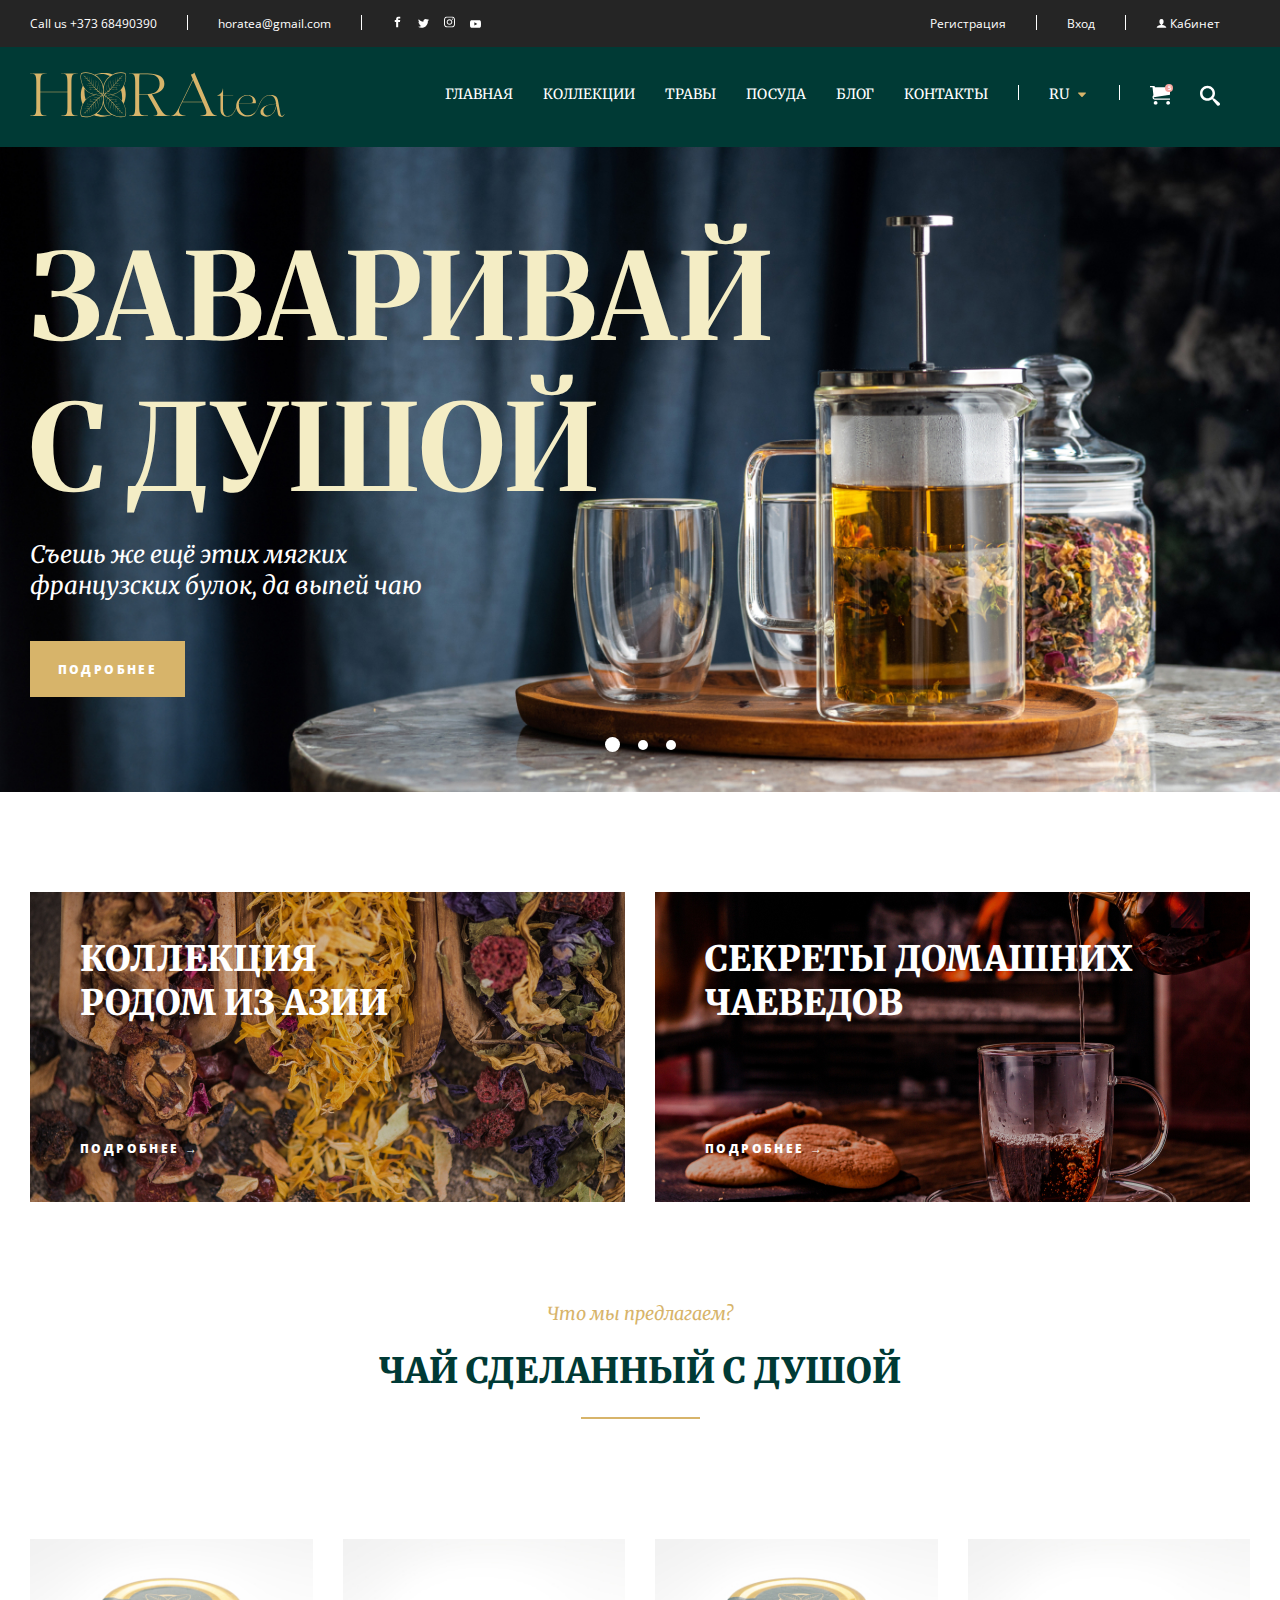
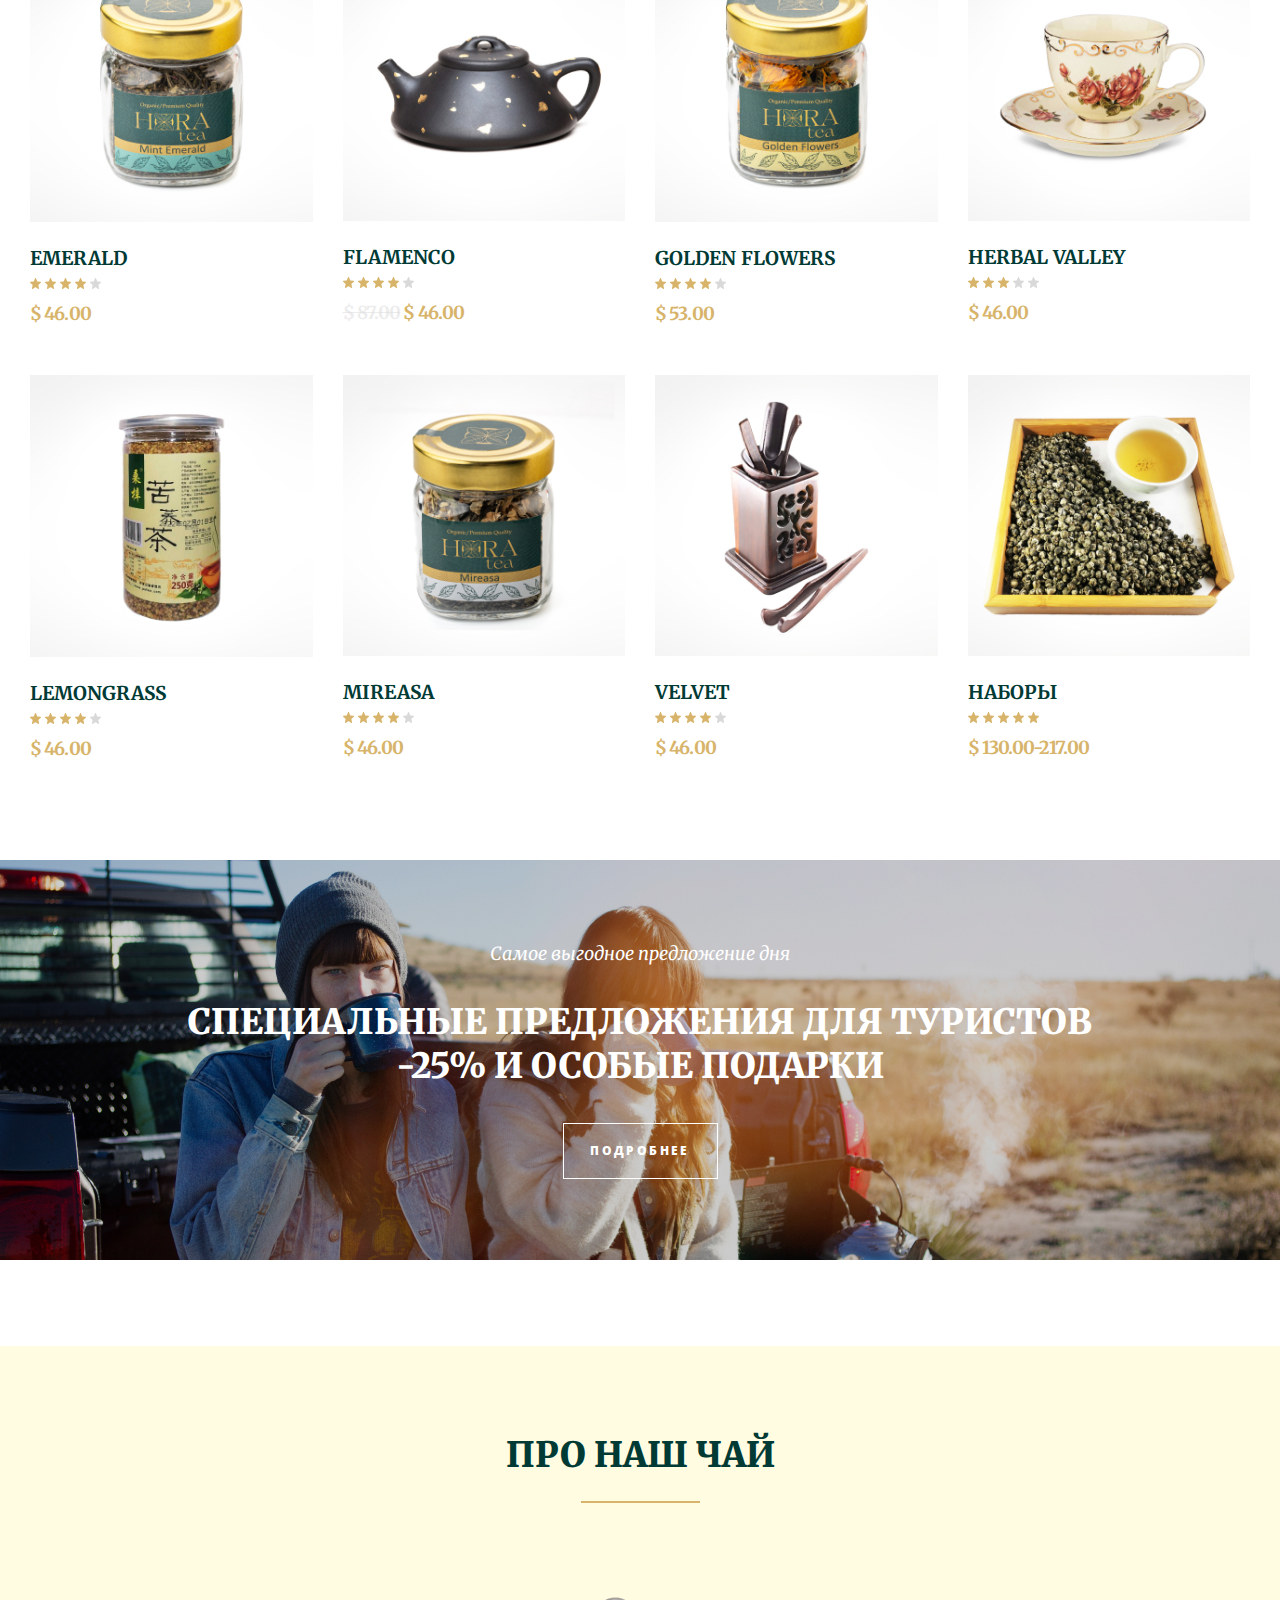
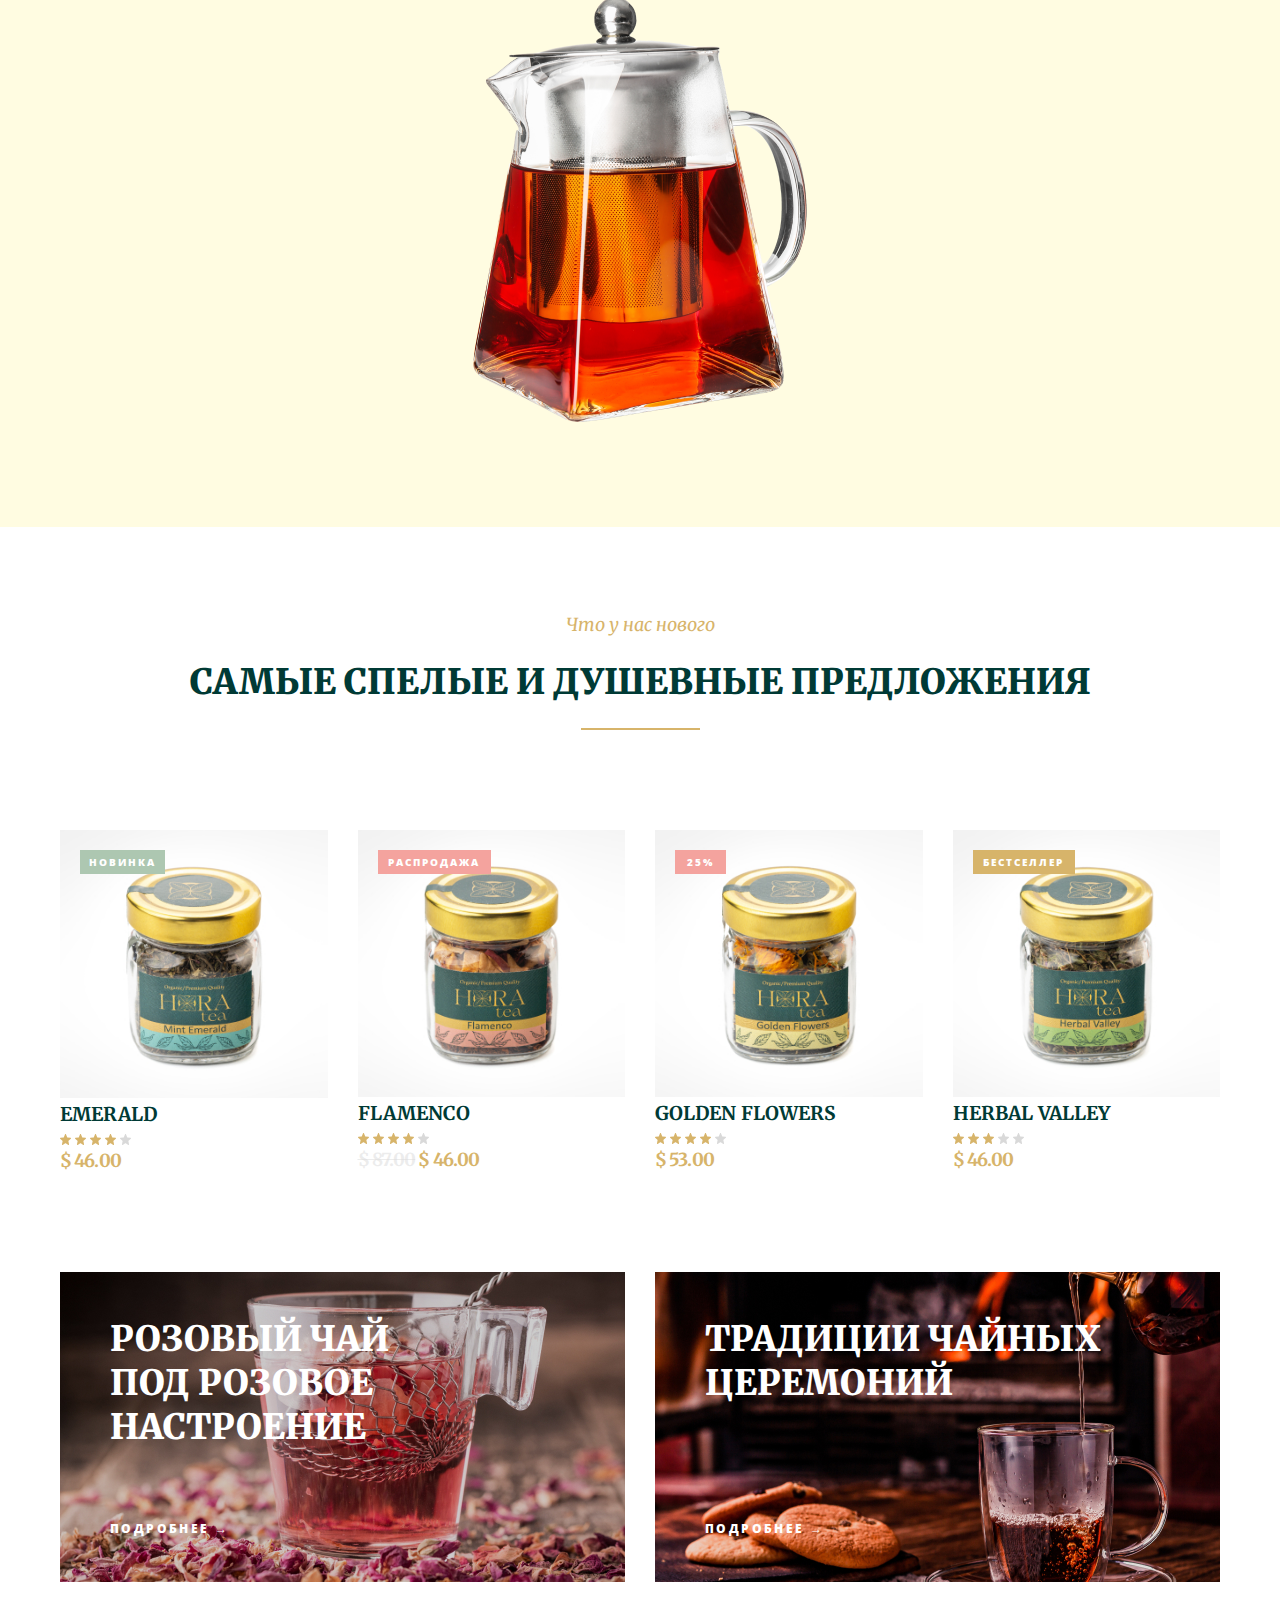
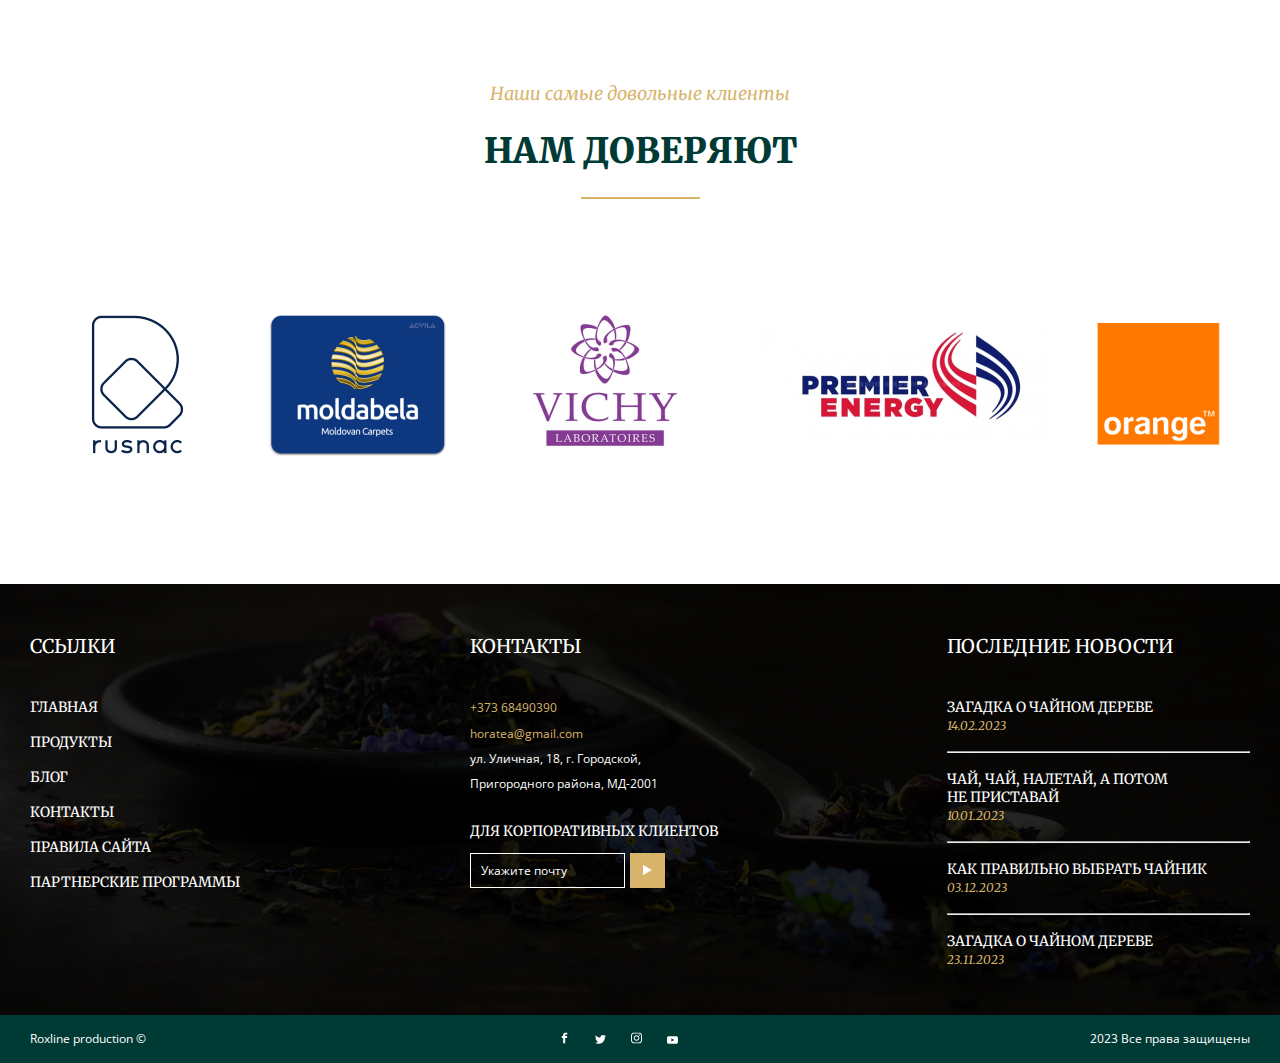
==== index.html @ 9fa5ed04 "first commit" ====
<!DOCTYPE html>
<html lang="en">
  <head>
    <meta charset="UTF-8" />
    <meta name="viewport" content="width=device-width, initial-scale=1.0" />
    <title>Hora-tea</title>
    <link rel="preconnect" href="https://fonts.googleapis.com" />
    <link rel="preconnect" href="https://fonts.gstatic.com" crossorigin />
    <link
      href="https://fonts.googleapis.com/css2?family=Merriweather:ital@0;1&family=Open+Sans&display=swap"
      rel="stylesheet"
    />
    <link rel="stylesheet" href="./Style/style.css" />
  </head>
  <body>
    <div class="wrapper">
      <header class="header">
        <div class="container_header">
          <div class="container_header-items _container">
            <ul class="contacts_left">
              <a href="" class="header-item">Call us +373 68490390</a>
              <div
                style="width: 1px; height: 15px; background-color: white"
              ></div>
              <a href="" class="header-item">horatea@gmail.com</a>
              <div
                style="width: 1px; height: 15px; background-color: white"
              ></div>
              <div class="social__icons-items">
                <a href="" class="social_icon">
                  <img src="./Style/imges/socials-facebook.svg" alt="" /></a
                ><a href="" class="social_icon">
                  <img src="./Style/imges/socials-twitter.svg" alt="" /></a
                ><a href="" class="social_icon">
                  <img src="./Style/imges/socials-inst.svg" alt="" /></a
                ><a href="" class="social_icon">
                  <img src="./Style/imges/socials-youtube.svg" alt="" />
                </a>
              </div>
            </ul>
            <ul class="contacts_right">
              <a href="" class="contacts_right-item">Регистрация</a>
              <div
                style="width: 1px; height: 15px; background-color: white"
              ></div>
              <a href="" class="contacts_right-item">Вход</a>
              <div
                style="width: 1px; height: 15px; background-color: white"
              ></div>
              <a href="" class="contacts_right-item"
                ><img
                  src="./Style/imges/icon-man.svg"
                  alt=""
                  class="man_icon"
                />
                Кабинет</a
              >
            </ul>
          </div>
        </div>
        <div class="container">
          <div class="_container">
            <div class="header__inner">
              <a href="#" class="logo">
                <img src="./Style/imges/logo1.svg" alt="" class="logo__img" />
              </a>
              <nav class="menu">
                <ul class="menu__list">
                  <li class="menu__list-item">
                    <a href="#" class="menu__list-link">ГЛАВНАЯ</a>
                  </li>
                  <li class="menu__list-item">
                    <a href="#" class="menu__list-link">КОЛЛЕКЦИИ</a>
                  </li>
                  <li class="menu__list-item">
                    <a href="#" class="menu__list-link">ТРАВЫ</a>
                  </li>
                  <li class="menu__list-item">
                    <a href="#" class="menu__list-link">ПОСУДА</a>
                  </li>
                  <li class="menu__list-item">
                    <a href="#" class="menu__list-link">БЛОГ</a>
                  </li>
                  <li class="menu__list-item">
                    <a href="#" class="menu__list-link">КОНТАКТЫ</a>
                  </li>
                  <li class="menu__list-item">
                    <div
                      style="width: 1px; height: 15px; background-color: white"
                    ></div>
                  </li>
                  <li id="langSwitch" class="menu__list-item">
                    <a href="" class="menu__list-link">RU</a>
                    <img
                      class="menu__list-triangl"
                      src="./Style/imges/Rutriangle.svg"
                      alt=""
                    />
                  </li>
                  <li class="menu__list-item">
                    <div
                      style="width: 1px; height: 15px; background-color: white"
                    ></div>
                  </li>

                  <a href="#" class="menu__list-item">
                    <p class="basket_count-number">5</p>
                    <img src="./Style/imges/icon-basket.svg" alt="" />
                  </a>

                  <a href="#" class="menu__list-item">
                    <img src="./Style/imges/icon-serch.svg" alt="" />
                  </a>
                </ul>
                <div id="burgerButton"></div>
              </nav>
            </div>
          </div>
        </div>
      </header>
      <main class="main">
        <section class="main__top">
          <div class="container__inner _container">
            <h1 class="top-title">Заваривай <br />с душой</h1>
            <p>
              Съешь же ещё этих мягких <br />французских булок, да выпей чаю
            </p>
            <button class="main__button">ПОДРОБНЕЕ</button>
            <ul class="slider__circle">
              <li class="slider__circle-itembig"></li>
              <li class="slider__circle-item"></li>
              <li class="slider__circle-item"></li>
            </ul>
          </div>
        </section>

        <div class="container_main _container">
          <div class="main__content">
            <div id="leftBlock" class="main__content-item">
              <h2>
                Коллекция<br />
                родом из азии
              </h2>
              <button class="main__content-bt">ПОДРОБНЕЕ →</button>
              <!-- <img src="./Style/imges/maintea1.jpg" alt="" /> -->
            </div>
            <div id="rightBlock" class="main__content-item">
              <h2>Секреты домашних <br />чаеведов</h2>
              <button class="main__content-bt">ПОДРОБНЕЕ →</button>
              <!-- <img src="./Style/imges/maintea2.jpg" alt="" /> -->
            </div>
          </div>
        </div>
        <div class="container_main">
          <div class="tea_soul">
            <p class="offers">Что мы предлагаем?</p>
            <h2 class="tea_soul-tea">ЧАЙ СДЕЛАННЫЙ С ДУШОЙ</h2>
            <div class="Rectangle4"></div>
          </div>
        </div>
        <div class="container_main _container">
          <div class="catalog__items">
            <div class="catalog__items-item">
              <div class="catalog__items-item-link">
                <a href="#">
                  <img src="./Style/imges/imgcatalog-item1.jpg" alt="tea" title="КУПИТЬ" />
                </a>
                <a class="catalog__item-name" href="#"> EMERALD </a>
              </div>
              <div class="rating">
                <img src="./Style/imges/Star 1star-gold.svg" alt="Звезда" />
                <img src="./Style/imges/Star 1star-gold.svg" alt="Звезда" />
                <img src="./Style/imges/Star 1star-gold.svg" alt="Звезда" />
                <img src="./Style/imges/Star 1star-gold.svg" alt="Звезда" />
                <img src="./Style/imges/Star 5star-gray.svg" alt="Звезда" />
              </div>
              <p>$ 46.00</p>
            </div>
            <div class="catalog__items-item">
              <div class="catalog__items-item-link">
                <a href="#">
                  <img src="./Style/imges/imgcatalog-item2.jpg" alt="tea" />
                </a>
                <a class="catalog__item-name" href="#"> Flamenco </a>
              </div>
              <div class="rating">
                <img src="./Style/imges/Star 1star-gold.svg" alt="Звезда" />
                <img src="./Style/imges/Star 1star-gold.svg" alt="Звезда" />
                <img src="./Style/imges/Star 1star-gold.svg" alt="Звезда" />
                <img src="./Style/imges/Star 1star-gold.svg" alt="Звезда" />
                <img src="./Style/imges/Star 5star-gray.svg" alt="Звезда" />
              </div>
              <p><s class="gray-price">$ 87.00</s> $ 46.00</p>
            </div>
            <div class="catalog__items-item">
              <div class="catalog__items-item-link">
                <a href="#">
                  <img src="./Style/imges/imgcatalog-item3.jpg" alt="tea" />
                </a>
                <a class="catalog__item-name" href="#"> Golden Flowers </a>
              </div>
              <div class="rating">
                <img src="./Style/imges/Star 1star-gold.svg" alt="Звезда" />
                <img src="./Style/imges/Star 1star-gold.svg" alt="Звезда" />
                <img src="./Style/imges/Star 1star-gold.svg" alt="Звезда" />
                <img src="./Style/imges/Star 1star-gold.svg" alt="Звезда" />
                <img src="./Style/imges/Star 5star-gray.svg" alt="Звезда" />
              </div>
              <p>$ 53.00</p>
            </div>
            <div class="catalog__items-item">
              <div class="catalog__items-item-link">
                <a href="#">
                  <img src="./Style/imges/imgcatalog-item4.jpg" alt="tea" />
                </a>
                <a class="catalog__item-name" href="#"> Herbal valley </a>
              </div>
              <div class="rating">
                <img src="./Style/imges/Star 1star-gold.svg" alt="Звезда" />
                <img src="./Style/imges/Star 1star-gold.svg" alt="Звезда" />
                <img src="./Style/imges/Star 1star-gold.svg" alt="Звезда" />
                <img src="./Style/imges/Star 5star-gray.svg" alt="Звезда" />
                <img src="./Style/imges/Star 5star-gray.svg" alt="Звезда" />
              </div>
              <p>$ 46.00</p>
            </div>
            <div class="catalog__items-item">
              <div class="catalog__items-item-link">
                <a href="#">
                  <img src="./Style/imges/imgcatalog-item5.jpg" alt="tea" />
                </a>
                <a class="catalog__item-name" href="#"> Lemongrass </a>
              </div>
              <div class="rating">
                <img src="./Style/imges/Star 1star-gold.svg" alt="Звезда" />
                <img src="./Style/imges/Star 1star-gold.svg" alt="Звезда" />
                <img src="./Style/imges/Star 1star-gold.svg" alt="Звезда" />
                <img src="./Style/imges/Star 1star-gold.svg" alt="Звезда" />
                <img src="./Style/imges/Star 5star-gray.svg" alt="Звезда" />
              </div>
              <p>$ 46.00</p>
            </div>
            <div class="catalog__items-item">
              <div class="catalog__items-item-link">
                <a href="#">
                  <img src="./Style/imges/imgcatalog-item6.png" alt="tea" />
                </a>
                <a class="catalog__item-name" href="#"> Mireasa </a>
              </div>
              <div class="rating">
                <img src="./Style/imges/Star 1star-gold.svg" alt="Звезда" />
                <img src="./Style/imges/Star 1star-gold.svg" alt="Звезда" />
                <img src="./Style/imges/Star 1star-gold.svg" alt="Звезда" />
                <img src="./Style/imges/Star 1star-gold.svg" alt="Звезда" />
                <img src="./Style/imges/Star 5star-gray.svg" alt="Звезда" />
              </div>
              <p>$ 46.00</p>
            </div>
            <div class="catalog__items-item">
              <div class="catalog__items-item-link">
                <a href="#">
                  <img src="./Style/imges/imgcatalog-item7.jpg" alt="tea" />
                </a>
                <a class="catalog__item-name" href="#"> velvet </a>
              </div>
              <div class="rating">
                <img src="./Style/imges/Star 1star-gold.svg" alt="Звезда" />
                <img src="./Style/imges/Star 1star-gold.svg" alt="Звезда" />
                <img src="./Style/imges/Star 1star-gold.svg" alt="Звезда" />
                <img src="./Style/imges/Star 1star-gold.svg" alt="Звезда" />
                <img src="./Style/imges/Star 5star-gray.svg" alt="Звезда" />
              </div>
              <p>$ 46.00</p>
            </div>
            <div class="catalog__items-item">
              <div class="catalog__items-item-link">
                <a href="#">
                  <img src="./Style/imges/imgcatalog-item8.jpg" alt="tea" />
                </a>
                <a class="catalog__item-name" href="#"> Наборы </a>
              </div>
              <div class="rating">
                <img src="./Style/imges/Star 1star-gold.svg" alt="Звезда" />
                <img src="./Style/imges/Star 1star-gold.svg" alt="Звезда" />
                <img src="./Style/imges/Star 1star-gold.svg" alt="Звезда" />
                <img src="./Style/imges/Star 1star-gold.svg" alt="Звезда" />
                <img src="./Style/imges/Star 1star-gold.svg" alt="Звезда" />
              </div>
              <p>$ 130.00-217.00</p>
            </div>
          </div>
        </div>
        <div class="_container _best_offer">
          <div class="offer_content">
            <p>Самое выгодное предложение дня</p>
            <h2>
              Специальные предложения для туристов<br />
              -25% и особые подарки
            </h2>
            <button class="offer_button">ПОДРОБНЕЕ</button>
          </div>
        </div>
        <div class="_container _about-tea">
          <div class="about__tea-content">
            <h2>Про наш чай</h2>
            <div class="retangle-tea"></div>
            <img src="./Style/imges/IMGP4942 2about-tea.png" alt="" />
          </div>
        </div>
        <div class="_container new__tea-container">
          <div class="tea_new-content">
            <p class="tea-new">Что у нас нового</p>
            <h2 class="tea_soul-tea">Самые спелые и душевные предложения</h2>
            <div class="Rectangle-new"></div>
          </div>
          <div class="_container fresh_offers">
            <div class="fresh_offers-items">
              <div class="catalog__items-item">
              <div class="catalog__items-item-link">
                <a href="#">
                  <img src="./Style/imges/imgfreshofers1.jpg" alt="tea" />
                  <a href="#" id="fresh-btn">НОВИНКА</a>
                </a>
                <a class="catalog__item-name" href="#"> EMERALD </a>
              </div>
              <div class="rating">
                <img src="./Style/imges/Star 1star-gold.svg" alt="Звезда" />
                <img src="./Style/imges/Star 1star-gold.svg" alt="Звезда" />
                <img src="./Style/imges/Star 1star-gold.svg" alt="Звезда" />
                <img src="./Style/imges/Star 1star-gold.svg" alt="Звезда" />
                <img src="./Style/imges/Star 5star-gray.svg" alt="Звезда" />
              </div>
              <p>$ 46.00</p>
            </div>
            <div class="catalog__items-item">
              <div class="catalog__items-item-link">
                <a href="#">
                  <img src="./Style/imges/imgoffersejuce2.jpg" alt="tea" />
                  <a href="#" id="fresh-btn2">РАСПРОДАЖА</a>
                </a>
                <a class="catalog__item-name" href="#"> Flamenco </a>
              </div>
              <div class="rating">
                <img src="./Style/imges/Star 1star-gold.svg" alt="Звезда" />
                <img src="./Style/imges/Star 1star-gold.svg" alt="Звезда" />
                <img src="./Style/imges/Star 1star-gold.svg" alt="Звезда" />
                <img src="./Style/imges/Star 1star-gold.svg" alt="Звезда" />
                <img src="./Style/imges/Star 5star-gray.svg" alt="Звезда" />
              </div>
              <p><s> $ 87.00</s> $ 46.00</p>
            </div>
            <div class="catalog__items-item">
              <div class="catalog__items-item-link">
                <a href="#">
                  <img src="./Style/imges/imgoffersejuce3.jpg" alt="tea" />
                  <a href="#" id="fresh-btn3">25%</a>
                </a>
                <a class="catalog__item-name" href="#"> Golden Flowers </a>
              </div>
              <div class="rating">
                <img src="./Style/imges/Star 1star-gold.svg" alt="Звезда" />
                <img src="./Style/imges/Star 1star-gold.svg" alt="Звезда" />
                <img src="./Style/imges/Star 1star-gold.svg" alt="Звезда" />
                <img src="./Style/imges/Star 1star-gold.svg" alt="Звезда" />
                <img src="./Style/imges/Star 5star-gray.svg" alt="Звезда" />
              </div>
              <p>$ 53.00</p>
            </div>
            <div class="catalog__items-item">
              <div class="catalog__items-item-link">
                <a href="#">
                  <img src="./Style/imges/imgoffersejuce4.jpg" alt="tea" />
                   <a href="#" id="fresh-btn4">бестселлер</a>
                </a>
                <a class="catalog__item-name" href="#"> Herbal valley </a>
              </div>
              <div class="rating">
                <img src="./Style/imges/Star 1star-gold.svg" alt="Звезда" />
                <img src="./Style/imges/Star 1star-gold.svg" alt="Звезда" />
                <img src="./Style/imges/Star 1star-gold.svg" alt="Звезда" />
                <img src="./Style/imges/Star 5star-gray.svg" alt="Звезда" />
                <img src="./Style/imges/Star 5star-gray.svg" alt="Звезда" />
              </div>
              <p>$ 46.00</p>
            </div>
          </div>
        </div>
        <div class="container_collection _container">
          <div class="main__content">
            <div id="leftBlock1" class="main__content-item">
              <h2>
                Розовый чай <br>
               под розовое  <br> настроение
              </h2>
              <button class="main__content-bt">ПОДРОБНЕЕ →</button>
              <!-- <img src="./Style/imges/maintea1.jpg" alt="" /> -->
            </div>
            <div id="rightBlock2" class="main__content-item">
              <h2>традиции чайных <br> церемоний</h2>
              <button class="main__content-bt">ПОДРОБНЕЕ →</button>
              <!-- <img src="./Style/imges/maintea2.jpg" alt="" /> -->
            </div>
          </div>
        </div>
         <div class="_container new__tea-container">
          <div class="tea_new-content">
            <p class="tea-new">Наши самые довольные клиенты</p>
            <h2 class="tea_soul-tea">Нам доверяют</h2>
            <div class="Rectangle-new"></div>
          </div>
          <div class="_container-trust">
            <div class="trust_img">
              <a href="" class="trust-img-item1">
                <img src="./Style/imges/trast1.png" alt="">
              </a>
              <a href="" class="trust-img-item2">
                <img src="./Style/imges/trast2.png" alt="">
              </a>
              <a href="" class="trust-img-item3">
                <img src="./Style/imges/trsast3.png" alt="">
              </a>
              <a href="" class="trust-img-item4">
                <img src="./Style/imges/trast4.png" alt="">
              </a>
              <a href="" class="trust-img-item5">
                <img src="./Style/imges/trast5.png" alt="">
              </a>
            </div>
          </div>
      </main>
      <footer class="footer">
        <div class="container">
          <div class="bg-footer">
            <div class="footer__inner _container">
              <div class="footer__links">
                <h4>Ссылки</h4>
                <ul class="footer__links-list">
                  <li class="footer__list-item">
                    <a href="#" class="footrt__item-link">Главная</a>
                  </li>
                  <li class="footer__list-item">
                    <a href="#" class="footrt__item-link">Продукты</a>
                  </li>
                  <li class="footer__list-item">
                    <a href="#" class="footrt__item-link">Блог</a>
                  </li>
                  <li class="footer__list-item">
                    <a href="#" class="footrt__item-link">Контакты</a>
                  </li>
                  <li class="footer__list-item">
                    <a href="#" class="footrt__item-link">Правила Сайта</a>
                  </li>
                  <li class="footer__list-item">
                    <a href="#" class="footrt__item-link"
                      >Партнерские программы</a
                    >
                  </li>
                </ul>
              </div>
              <div class="footer__contacts">
                <h4>Контакты</h4>
                <div>
                  <ul class="contact__info">
                    <li>
                      <a class="footer__number" href="#">+373 68490390</a>
                    </li>
                    <li>
                      <a class="footer__mail" href="#">horatea@gmail.com</a>
                    </li>
                  </ul>
                  <address class="footer_adres-street">
                    ул. Уличная, 18, г. Городской,
                  </address>
                  <address class="footer_adres">
                    Пригородного района, МД-2001
                  </address>
                </div>
                <h4 class="footer__clients">Для корпоративных клиентов</h4>
                <form class="form__mail" action="">
                  <label for="mail"></label>
                  <input
                    class="mail__input"
                    type="email"
                    id="mail"
                    placeholder="Укажите почту"
                  />
                  <label for="send"></label>
                  <button
                    class="button__input"
                    type="submit"
                    class="send-mail"
                    id="send"
                  >
                    <img src="./Style/imges/trianglemail.svg" alt="" />
                  </button>
                </form>
              </div>
              <div class="footer__news">
                <h4>Последние новости</h4>
                <dl class="footer__news-inner">
                  <dt><a href="#">Загадка о чайном дереве</a></dt>
                  <dd>
                    <time datetime="2023-02-14">14.02.2023</time>
                  </dd>
                  <hr />
                  <dt>
                    <a href="#"
                      >Чай, ЧАЙ, НАЛЕТАЙ, а потом <br />не приставай</a
                    >
                  </dt>
                  <dd>
                    <time datetime="2023-01-10">10.01.2023</time>
                  </dd>
                  <hr />
                  <dt><a href="#">Как правильно выбрать чайник</a></dt>
                  <dd>
                    <time datetime="2023-12-03">03.12.2023</time>
                  </dd>
                  <hr />
                  <dt><a href="#">Загадка о чайном дереве</a></dt>
                  <dd>
                    <time datetime="2023-11-23">23.11.2023</time>
                  </dd>
                </dl>
              </div>
            </div>
          </div>
          <div class="container_footer _container">
            <div class="social__icons-footer">
              <p>Roxline production ©</p>
              <div class="footer__icons">
                <a href="" class="social_icon-footer">
                  <img src="./Style/imges/socials-facebook.svg" alt="" /></a
                ><a href="" class="social_icon-footer">
                  <img src="./Style/imges/socials-twitter.svg" alt="" /></a
                ><a href="" class="social_icon-footer">
                  <img src="./Style/imges/socials-inst.svg" alt="" /></a
                ><a href="" class="social_icon-footer">
                  <img src="./Style/imges/socials-youtube.svg" alt="" />
                </a>
              </div>
              <p>2023 Все права защищены</p>
            </div>
          </div>
        </div>
      </footer>
    </div>
  </body>
</html>
---- Style/style.css ----
html {
  box-sizing: border-box;
}

*,
*::after,
*::before {
  box-sizing: inherit;
  margin: 0;
  padding: 0;
}

html,
body {
  height: 100%;
}

ul {
  list-style: none;
}

a {
  text-decoration: none;
  color: inherit;
}

.wrapper {
  min-height: 100%;
  display: flex;
  flex-direction: column;
}
/* Container main */
._container {
  max-width: 1440px;
  margin: 0 auto;
  padding: 0 30px;
}

.container_header {
  /* height: 46px; */
  background-color: #252525;
  margin: 0 auto;
  padding: 15px 0;
}

.container_header-items {
  /* padding-top: 15px; */
  display: flex;
  justify-content: space-between;
  align-items: center;
  color: white;
}

.contacts_left {
  display: flex;
  gap: 30px;
  /* padding-left: 30px; */
  font-family: Open Sans;
  font-size: 12px;
  font-style: normal;
  font-weight: 400;
  line-height: normal;
}

.contacts_right {
  display: flex;
  gap: 30px;
  padding-right: 30px;
  font-family: Open Sans;
  font-size: 12px;
  font-style: normal;
  font-weight: 400;
  line-height: normal;
}

.man_icon {
  position: relative;
  top: 1px;
}

.social__icons-items {
  display: flex;
  justify-content: space-between;
  align-items: center;
  gap: 15px;
}

.container {
  background-color: #003a35;
  /* max-width: 1440px; */
  /* padding: 0 20px; */
  /* height: 95px; */
  margin: 0 auto;
}

.body {
  font-size: 400px;
  font-weight: 700;
  font-family: "Merriweather", serif;
  font-family: "Open Sans", sans-serif;
}

.header__inner {
  /* padding-top: 25px; */
  padding: 25px 0;
  display: flex;
  justify-content: space-between;
  align-items: center;
}

.logo {
  /* padding-left: 30px; */
}

.menu__list {
  display: flex;
  gap: 30px;
  padding-right: 30px;
}
#burgerButton {
  display: none;
}
@media (max-width: 1140px) {
  .menu__list {
    display: none;
  }
  #burgerButton {
    display: block;
    background-image: url(./imges/burger.svg);
    background-size: cover;
    width: 35px;
    height: 35px;
  }
}
#langSwitch {
  min-width: 40px;
}

.menu__list-item a:hover {
  color: #adc7b1;
  transition-duration: 0.3s;
  transition-timing-function: linear;
}

.menu__list-link {
  font-style: normal;
  line-height: normal;
  font-size: 14px;
  color: white;
  text-transform: uppercase;
  font-weight: 400;
  font-family: "Merriweather", serif;
}

.basket_count-number {
  line-height: normal;
  color: white;
  font-size: 6px;
  font-family: Open sans;
  font-weight: 700;
  width: 8px;
  height: 8px;
  background: #f4a39e;
  border-radius: 50%;
  position: relative;
  margin-top: -9px;
  left: 15px;
  top: 8px;
  display: flex;
  align-items: center;
  justify-content: center;
}

img.menu__list-triangl {
  position: relative;
  top: -1px;
  padding-left: 5px;
}

.container__inner {
  /* height: 700px; */
  width: 100%;
  background-repeat: no-repeat;
  background-size: cover;
  /* padding-top: 77px; */
  background-position: center;

  /* padding-left: 73px; */
}

.container__inner h1 {
  padding-top: 75px;
  font-family: Merriweather;
  color: #f4edc5;
  font-size: 7.5rem;
  font-style: normal;
  font-weight: 700;
  line-height: normal;
  text-transform: uppercase;
}

@media (max-width: 1024px) {
  .container__inner h1 {
    font-size: 5.5rem;
  }
}

.top__title-p {
  font-family: Merriweather;
  font-size: 24px;
  font-style: italic;
  font-weight: 400;
}
.main__top {
  background-image: url("./imges/bannertop.jpg");
  background-repeat: no-repeat;
  background-size: cover;
}

.container__inner p {
  color: white;
  font-family: Merriweather;
  font-size: 24px;
  font-style: italic;
  font-weight: 400;
  padding-top: 15px;
}

.main__button {
  width: 155px;
  height: 56px;
  background-color: #d7b46a;
  border: none;
  margin-top: 40px;
  font-family: Open Sans;
  font-size: 12px;
  font-style: normal;
  font-weight: 800;
  line-height: normal;
  letter-spacing: 2.4px;
  text-transform: uppercase;
  color: white;
}

.slider__circle {
  display: flex;
  align-items: center;
  gap: 18px;
  justify-content: center;
  padding: 40px 0;
}

.slider__circle-item {
  width: 10px;
  height: 10px;
  border-radius: 25px;
  background: rgb(255, 255, 255);
}

.slider__circle-itembig {
  width: 15px;
  height: 15px;
  border-radius: 25px;
  background: rgb(255, 255, 255);
}

.container_main {
  /* max-width: 1306px; */
  margin: 100px auto;
}

.main__content {
  display: grid;
  grid-template-columns: repeat(2, 1fr);
  gap: 30px;
  height: 310px;
}

@media (max-width: 1124px) {
  .main__content {
    grid-template-columns: 1fr;
    height: 650px;
  }
}

.main__content h2 {
  color: white;
  font-family: "Merriweather";
  font-size: 35px;
  font-weight: 900;
  text-transform: uppercase;
}

.main__content-bt {
  background: none;
  border: none;
  font-family: "Open Sans";
  font-size: 12px;
  font-weight: 800;
  letter-spacing: 2.4px;
  text-transform: uppercase;
  color: white;
}
.main__content-item {
  /* padding-top: 100px; */
  padding: 45px 50px;
  display: flex;
  flex-direction: column;
  justify-content: space-between;
  align-items: flex-start;
}
#leftBlock {
  background-image: url(./imges/maintea1.jpg);
  background-size: cover;
  flex-grow: 1;
}
#rightBlock {
  background-image: url(./imges/maintea2.jpg);
  background-size: cover;
  flex-grow: 1;
}

.catalog__items {
  display: grid;
  grid-template-columns: repeat(4, minmax(210px, 1fr));
  gap: 30px;
}
.catalog__items-item-link {
  display: flex;
  flex-direction: column;
}
.catalog__items-item-link img {
  width: 100%;
}

.catalog__items s {
  color: #d9d9d980;
}
.tea_soul {
  display: flex;
  flex-direction: column;
  gap: 24px;
  align-items: center;
  /* padding-top: 100px; */
}

.tea_soul p {
  font-family: Merriweather;
  font-size: 18px;
  font-style: italic;
  font-weight: 400;
  line-height: normal;
  color: #d7b46a;
}

.tea_soul h2 {
  font-family: Merriweather;
  font-size: 35px;
  font-style: normal;
  font-weight: 900;
  line-height: normal;
  text-transform: uppercase;
  color: #003a35;
}

.tea_soul div {
  width: 119px;
  height: 2px;
  background-color: #d7b46a;
}

.catalog__items {
  /* padding-top: 100px; */
}

.catalog__item-name {
  font-family: Merriweather;
  font-size: 19px;
  font-style: normal;
  font-weight: 700;
  line-height: normal;
  text-transform: uppercase;
  color: #003a35;
}

.rating {
  padding-top: 5px;
}

.catalog__items a {
  padding-top: 20px;
}

.catalog__items p {
  font-family: Merriweather;
  font-size: 18px;
  font-style: normal;
  font-weight: 700;
  line-height: normal;
  letter-spacing: -0.9px;
  text-transform: uppercase;
  color: #d7b46a;
  padding-top: 9px;
}

._about-tea {
  margin-top: 86px;
}

._best_offer {
  background-image: url(./imges/best-offer-back.jpg);
  height: 400px;
  max-width: 100%;
  background-size: cover;
  display: flex;
  align-items: center;
  justify-content: center;
}

.offer_content {
  display: flex;
  flex-direction: column;
  gap: 35px;
  align-items: center;
  text-align: center;
}

.offer_content p {
  font-family: Merriweather;
  font-size: 18px;
  font-style: italic;
  font-weight: 400;
  line-height: normal;
  color: white;
}

.offer_content h2 {
  font-family: Merriweather;
  font-size: 35px;
  font-style: normal;
  font-weight: 900;
  line-height: normal;
  text-transform: uppercase;
  color: white;
}

.offer_button {
  width: 155px;
  height: 56px;
  border: 1px solid white;
  background-color: transparent;
  font-family: Open Sans;
  font-size: 12px;
  font-style: normal;
  font-weight: 800;
  line-height: normal;
  letter-spacing: 2.4px;
  text-transform: uppercase;
  color: white;
}

._about-tea {
  background-color: #fffbd6bd;
  max-width: 100%;
  height: 781px;
}

.retangle-tea {
  width: 119px;
  height: 2px;
  background-color: #d7b46a;
}

.about__tea-content {
  display: flex;
  flex-direction: column;
  justify-content: center;
  align-items: center;
  gap: 24px;
  padding-top: 87px;
}

.about__tea-content h2 {
  font-family: Merriweather;
  font-size: 35px;
  font-style: normal;
  font-weight: 900;
  line-height: normal;
  text-transform: uppercase;
  color: #003a35;
}

.about__tea-content img {
  padding-top: 70px;
}

.tea_new-content {
  display: flex;
  flex-direction: column;
  align-items: center;
  justify-content: center;
  gap: 24px;
  margin-top: 86px;
  margin-bottom: 86px;
}

.tea_new-content p {
  color: #d7b46a;
  font-family: Merriweather;
  font-size: 18px;
  font-style: italic;
  font-weight: 400;
  line-height: normal;
}

.tea_new-content h2 {
  color: #003a35;
  text-align: center;
  font-family: Merriweather;
  font-size: 35px;
  font-style: normal;
  font-weight: 900;
  line-height: normal;
  text-transform: uppercase;
}

.Rectangle-new {
  width: 119px;
  height: 2px;
  background-color: #d7b46a;
}

.fresh_offers {
  margin: 100px auto;
}

.fresh_offers-items {
  display: grid;
  grid-template-columns: repeat(4, minmax(210px, 1fr));
  gap: 30px;
}

.fresh_offers-items p {
  font-family: Merriweather;
  color: #d7b46a;
  font-size: 18px;
  font-style: normal;
  font-weight: 700;
  line-height: normal;
  letter-spacing: -0.9px;
  text-transform: uppercase;
}
.fresh_offers-items s {
  color: #d9d9d980;
}

#fresh-btn {
  padding: 10 5;
  margin-top: 20px;
  margin-left: 20px;
  width: 85px;
  height: 24px;
  position: absolute;
  background-color: #adc7b1;
  border: none;
  display: inline-flex;
  padding: 5px 10px;
  justify-content: center;
  align-items: center;
  gap: 10px;
  font-family: Open Sans;
  color: white;
  font-size: 10px;
  font-style: normal;
  font-weight: 800;
  line-height: normal;
  letter-spacing: 2px;
  text-transform: uppercase;
}

#fresh-btn2 {
  padding: 10 5;
  margin-top: 20px;
  margin-left: 20px;
  width: 113px;
  height: 24px;
  position: absolute;
  background-color: #f4a39e;
  border: none;
  display: inline-flex;
  padding: 5px 10px;
  justify-content: center;
  align-items: center;
  gap: 10px;
  font-family: Open Sans;
  color: white;
  font-size: 10px;
  font-style: normal;
  font-weight: 800;
  line-height: normal;
  letter-spacing: 2px;
  text-transform: uppercase;
}

#fresh-btn3 {
  padding: 10 5;
  margin-top: 20px;
  margin-left: 20px;
  width: 51px;
  height: 24px;
  position: absolute;
  background-color: #f4a39e;
  border: none;
  display: inline-flex;
  padding: 5px 10px;
  justify-content: center;
  align-items: center;
  gap: 10px;
  font-family: Open Sans;
  color: white;
  font-size: 10px;
  font-style: normal;
  font-weight: 800;
  line-height: normal;
  letter-spacing: 2px;
  text-transform: uppercase;
}

#fresh-btn4 {
  padding: 10 5;
  margin-top: 20px;
  margin-left: 20px;
  width: 102px;
  height: 24px;
  position: absolute;
  background-color: #d7b46a;
  border: none;
  display: inline-flex;
  padding: 5px 10px;
  justify-content: center;
  align-items: center;
  gap: 10px;
  font-family: Open Sans;
  color: white;
  font-size: 10px;
  font-style: normal;
  font-weight: 800;
  line-height: normal;
  letter-spacing: 2px;
  text-transform: uppercase;
}

.container_collection {
  margin: 100px auto;
}

#leftBlock1 {
  background-image: url(./imges/Frame\ 23collection1.jpg);
  background-size: cover;
  flex-grow: 1;
}
#rightBlock2 {
  background-image: url(./imges/Frame\ 24collection2.jpg);
  background-size: cover;
  flex-grow: 1;
}

.trust_img {
  display: flex;
  flex-wrap: wrap;
  justify-content: space-between;
  width: 100%;
  align-items: center;
  /* gap: 20px; */
}

._container-trust {
  padding-bottom: 96px;
}

/* .fresh_offers-items {
  display: grid;
  grid-template-columns: repeat(4, minmax(210px, 1fr));
  gap: 30px;
} */
/* 
.fresh-item img {
  width: 100%;
} */

/* .fresh_offers-item {
  display: grid;
  grid-template-columns: repeat(4, minmax(210px, 1fr));
  gap: 30px;
} */

.footer__inner {
  /* max-width: 1440px; */
  height: 431px;
  /* background-image: url(./imges/footerbg.jpg); */
  display: flex;
  /* padding-left: 67px; */
  /* padding-right: 67px; */
  padding-top: 50px;
  padding-bottom: 50px;
  justify-content: space-between;
}

.footer__links h4 {
  font-family: Merriweather;
  font-size: 19px;
  font-style: normal;
  font-weight: 400;
  line-height: normal;
  text-transform: uppercase;
}

.footer__links {
  display: flex;
  flex-direction: column;
  align-items: flex-start;

  color: white;
  gap: 40px;
  font-family: Merriweather;
  font-size: 14px;
  font-style: normal;
  font-weight: 400;
  line-height: normal;
  text-transform: uppercase;
}

.footer__contacts {
  display: flex;
  flex-direction: column;
  color: white;
}

.footer__list-item {
  padding-bottom: 17px;
}

.contact__info li {
  padding-bottom: 8px;
}

.footer_adres {
  padding-top: 8px;
}

.footer__contacts h4 {
  font-family: Merriweather;
  font-size: 19px;
  font-style: normal;
  font-weight: 400;
  line-height: normal;
  text-transform: uppercase;
  padding-bottom: 40px;
}
.footer__number {
  color: #d7b46a;
  font-family: Open Sans;
  font-size: 12px;
  font-style: normal;
  font-weight: 400;
  line-height: normal;
}

.footer__mail {
  color: #d7b46a;
  font-family: Open Sans;
  font-size: 12px;
  font-style: normal;
  font-weight: 400;
  line-height: normal;
}

.footer_adres-street {
  font-family: Open Sans;
  font-size: 12px;
  font-style: normal;
  font-weight: 400;
  line-height: normal;
}

.footer_adres {
  font-family: Open Sans;
  font-size: 12px;
  font-style: normal;
  font-weight: 400;
  line-height: normal;
}

.footer__clients {
  font-family: Merriweather;
  font-size: 14px !important;
  font-style: normal;
  font-weight: 700;
  line-height: normal;
  text-transform: uppercase;
  padding-top: 30px;
  padding-bottom: 13px !important;
}

#mail {
  background-color: transparent;
  width: 155px;
  height: 35px;
  padding: 10px;
  align-items: center;
  gap: 10px;
  border: 1px solid white;
  font-family: Open Sans;
  font-size: 12px;
  font-style: normal;
  font-weight: 400;
  line-height: normal;
  color: white;
}

input::placeholder {
  color: white;
}

#send {
  background-color: #d7b46a;
  display: flex;
  width: 35px;
  height: 35px;
  padding: 10px;
  justify-content: center;
  align-items: center;
  gap: 10px;
  border: none;
  margin-left: 5px;
}

.button__input {
  padding-left: 5px;
}

.form__mail {
  display: flex;
}
.footer {
  background-image: url(./imges/bannertop.jpg);
}

.footer__news {
  display: flex;
  flex-direction: column;
  color: white;
}

.footer__news h4 {
  font-family: Merriweather;
  font-size: 19px;
  font-style: normal;
  font-weight: 400;
  line-height: normal;
  text-transform: uppercase;
  padding-bottom: 40px;
}

.footer__news-inner a {
  font-family: Merriweather;
  font-size: 14px;
  font-style: normal;
  font-weight: 400;
  line-height: normal;
  text-transform: uppercase;
}

.footer__news-inner time {
  font-family: Merriweather;
  color: #d7b46a;
  font-size: 12px;
  font-style: italic;
  font-weight: 400;
  line-height: normal;
  text-transform: uppercase;
}

.footer__news-inner hr {
  margin-top: 17px;
  margin-bottom: 17px;
  width: 303px;
  height: 1px;
}

.container_footer {
  background-color: #003a35;
  margin: 0 auto;
  padding-top: 15px;
  padding-bottom: 15px;
}
.bg-footer {
  background-image: url("./imges/footerbg.jpg");
}
.social__icons-footer {
  display: flex;
  justify-content: center;
  gap: 25px;
  justify-content: space-between;
}

.footer__icons {
  display: flex;
  justify-content: space-between;
  gap: 25px;
}

.social__icons-footer p {
  font-family: Open Sans;
  color: white;
  font-size: 12px;
  font-style: normal;
  font-weight: 400;
  line-height: normal;
  display: flex;
  justify-content: space-between;
}

.main {
  /* flex-grow: 1; */
  /* min-width: 1440px; */
}
.tea_soul-tea,
.tea-new {
  text-align: center;
}

@media (max-width: 1118px) {
  .trust_img {
    justify-content: center;
  }
}

@media (max-width: 1024px) {
  .fresh_offers-items {
    grid-template-columns: repeat(2, 1fr);
  }
}

@media (max-width: 876px) {
  .container_header {
    display: none;
  }
  .catalog__items {
    grid-template-columns: repeat(3, 1fr);
  }
  .footer__inner {
    /* flex-direction: column; */
    height: 100%;
    gap: 25px;
    flex-wrap: wrap;
    /* justify-content: space-around; */
  }
  .footer__news {
    margin: auto;
  }
}
@media (max-width: 992px) {
  .catalog__items {
    grid-template-columns: repeat(3, 1fr);
  }
}
@media (max-width: 678px) {
  .catalog__items {
    grid-template-columns: repeat(2, 1fr);
  }
}
@media (max-width: 576px) {
  .catalog__items {
    grid-template-columns: 1fr;
  }
  .fresh_offers-items {
    grid-template-columns: 1fr;
  }
  .footer__inner {
    flex-direction: column;
  }
  .footer__news {
    margin: 0;
  }
}
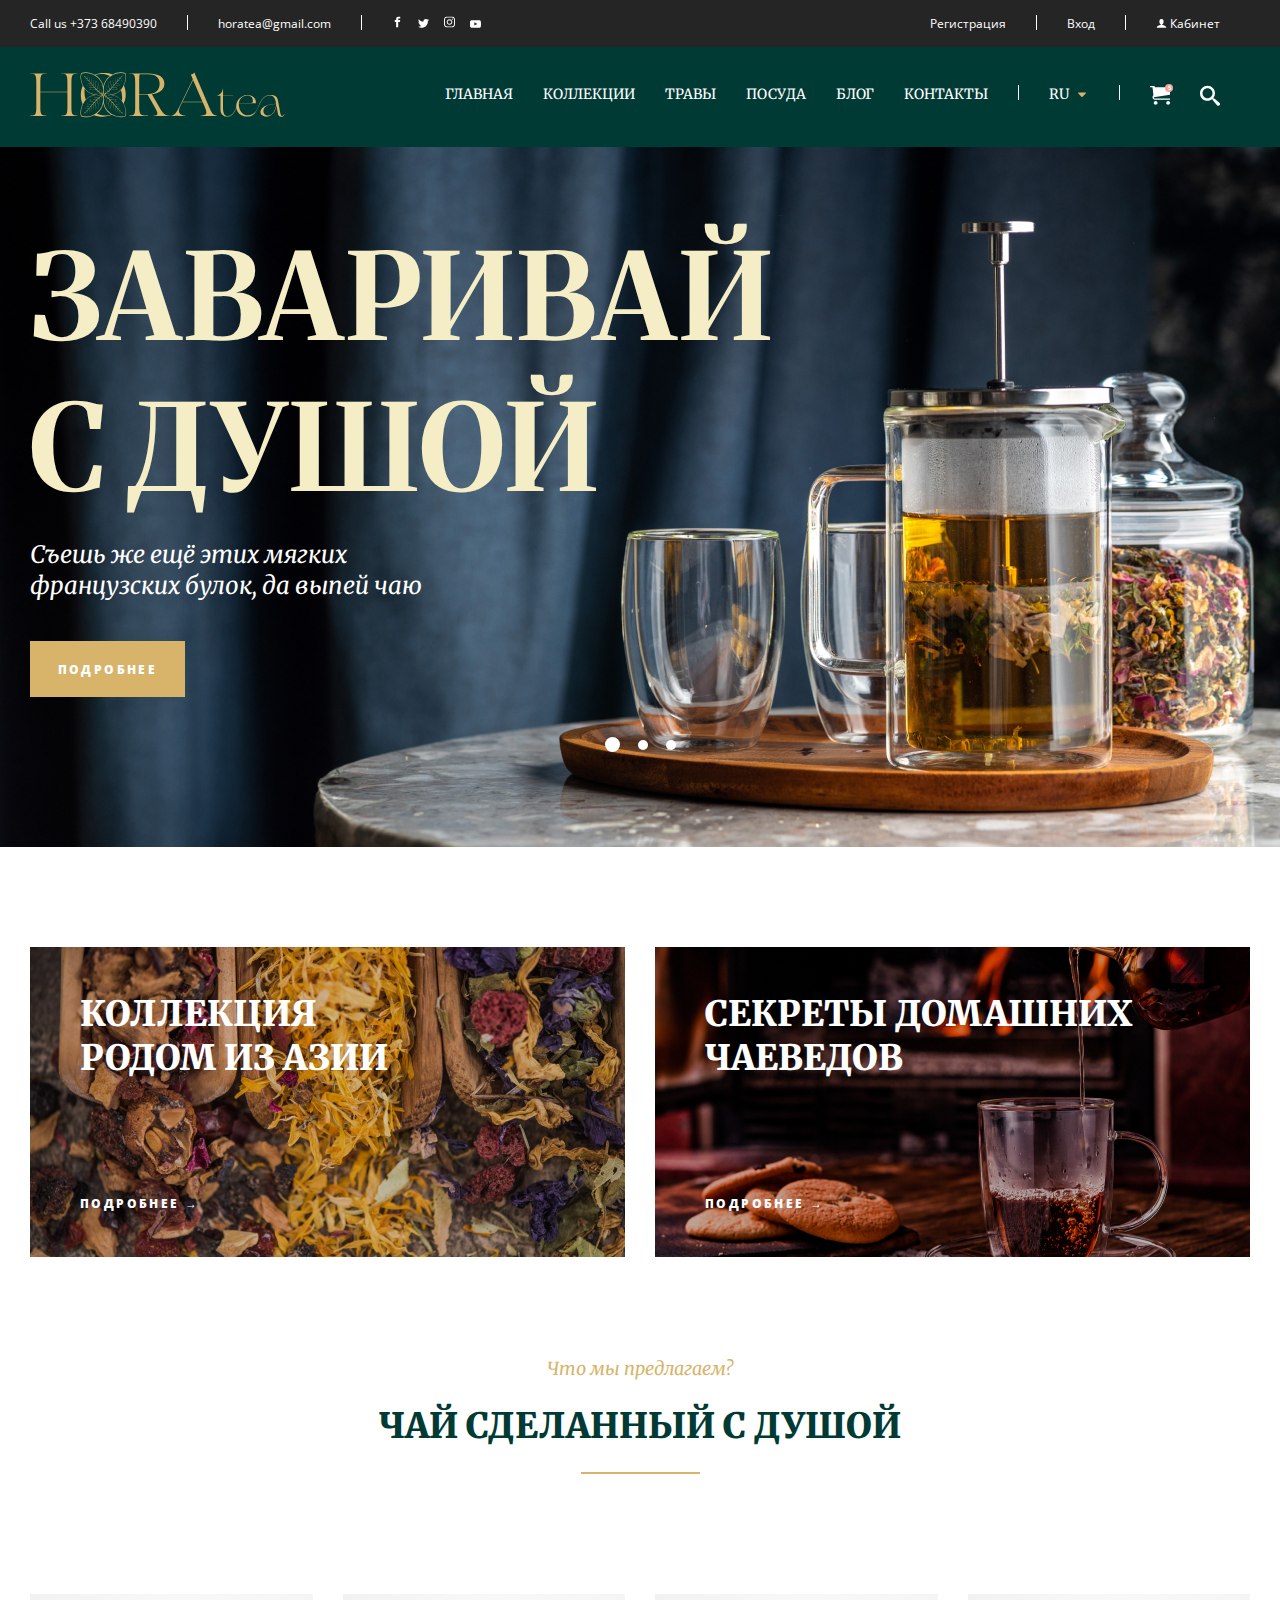
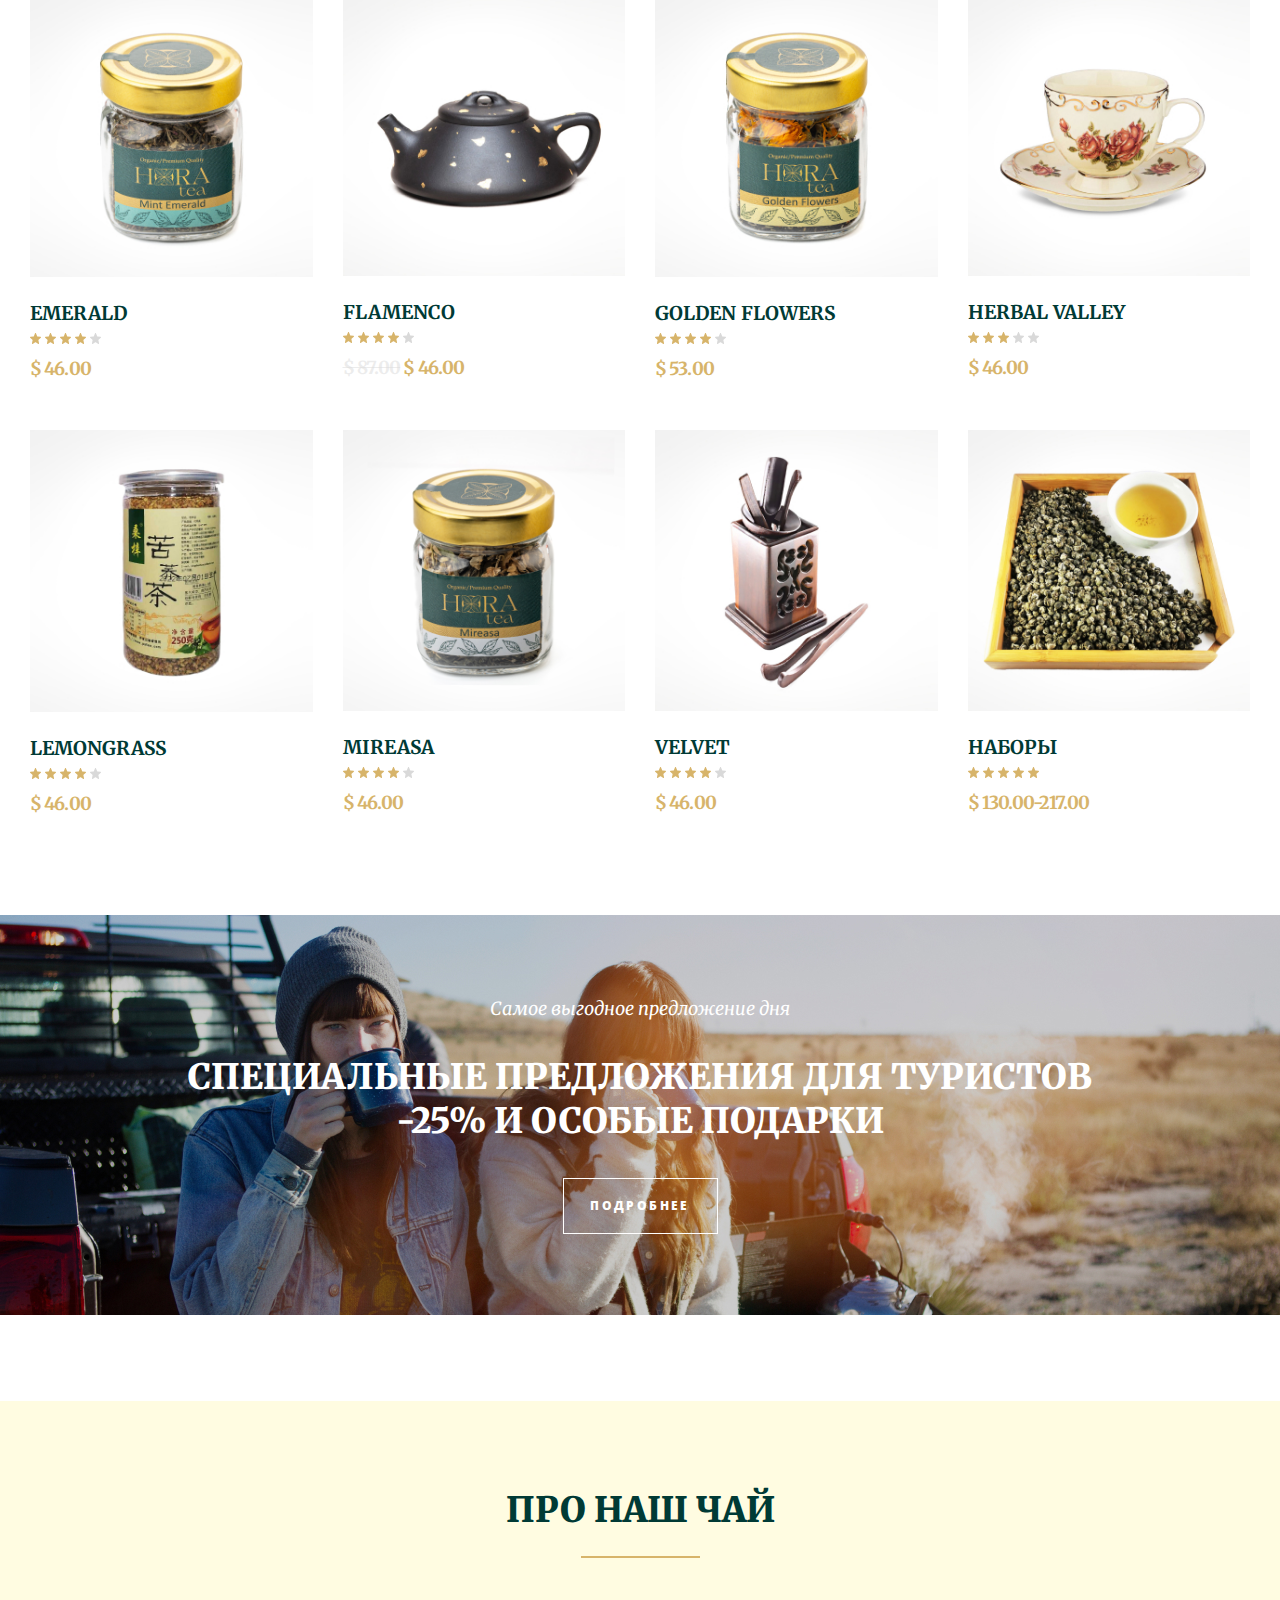
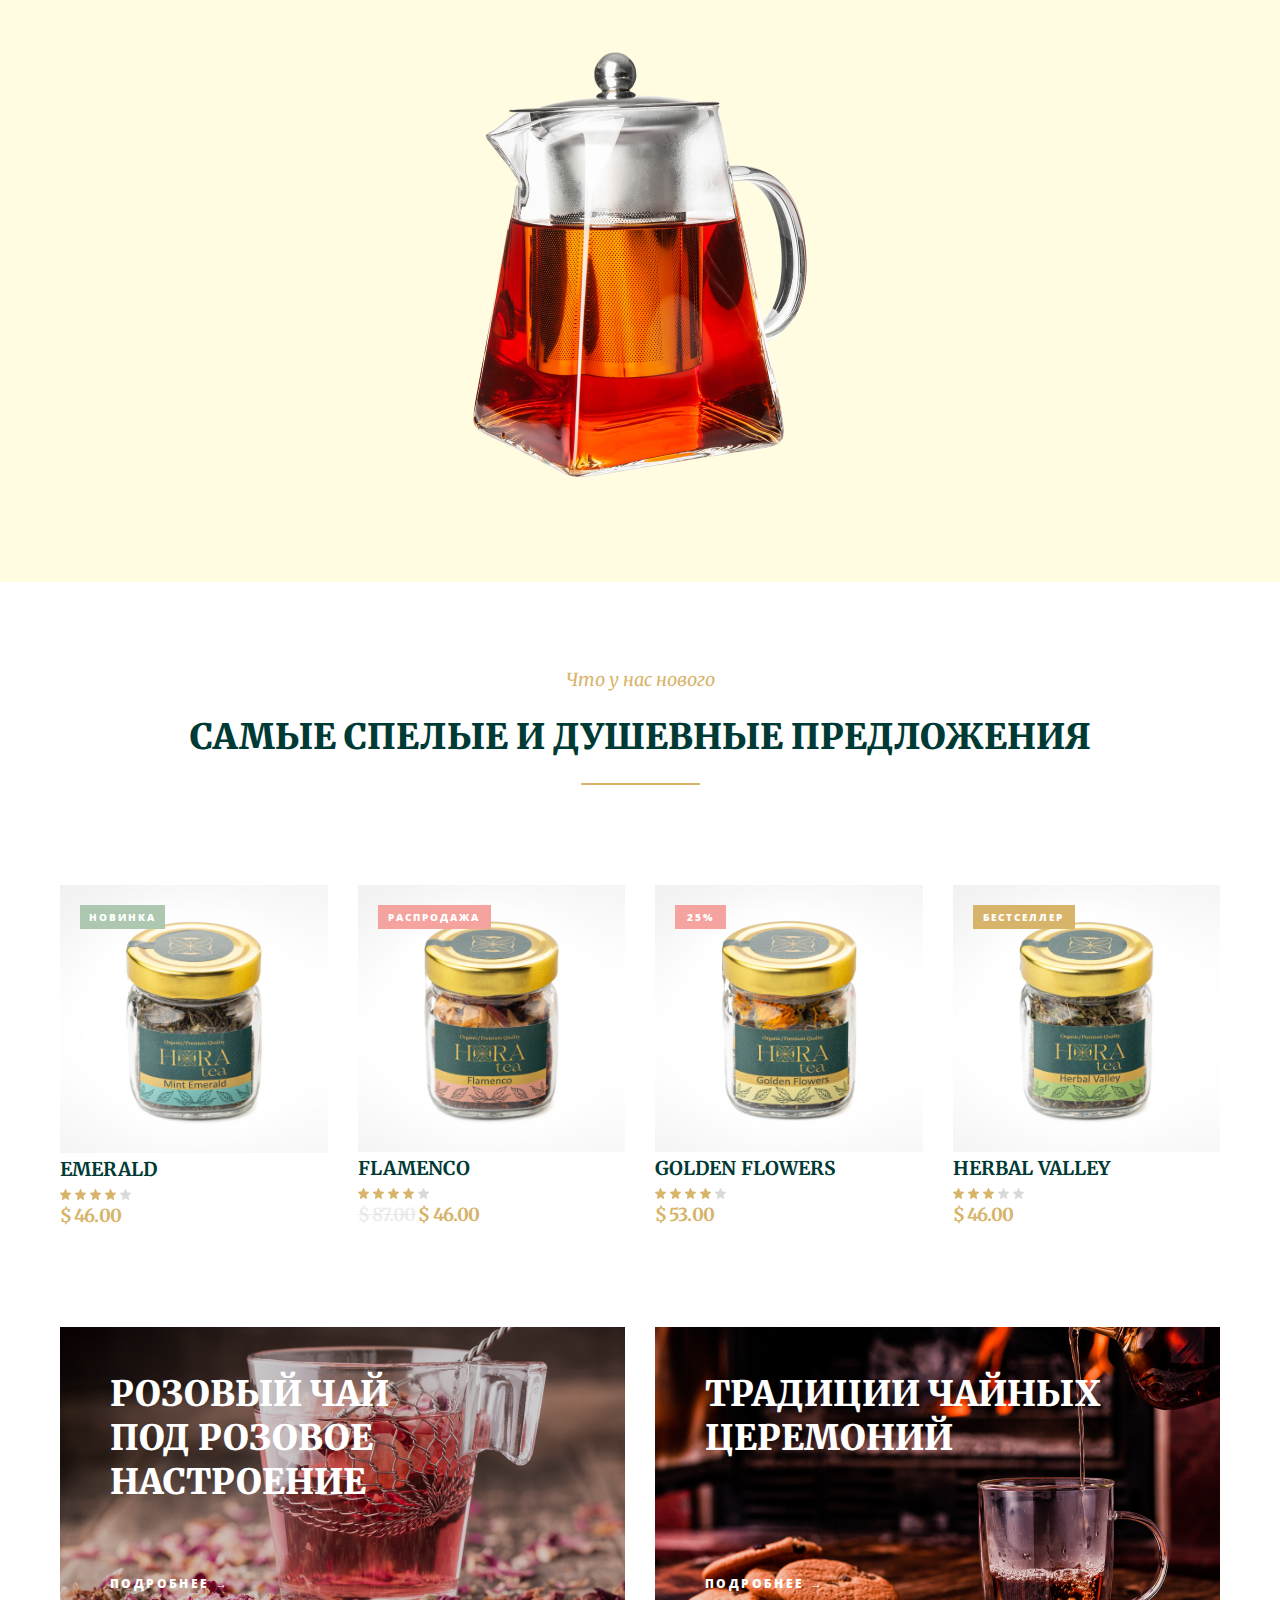
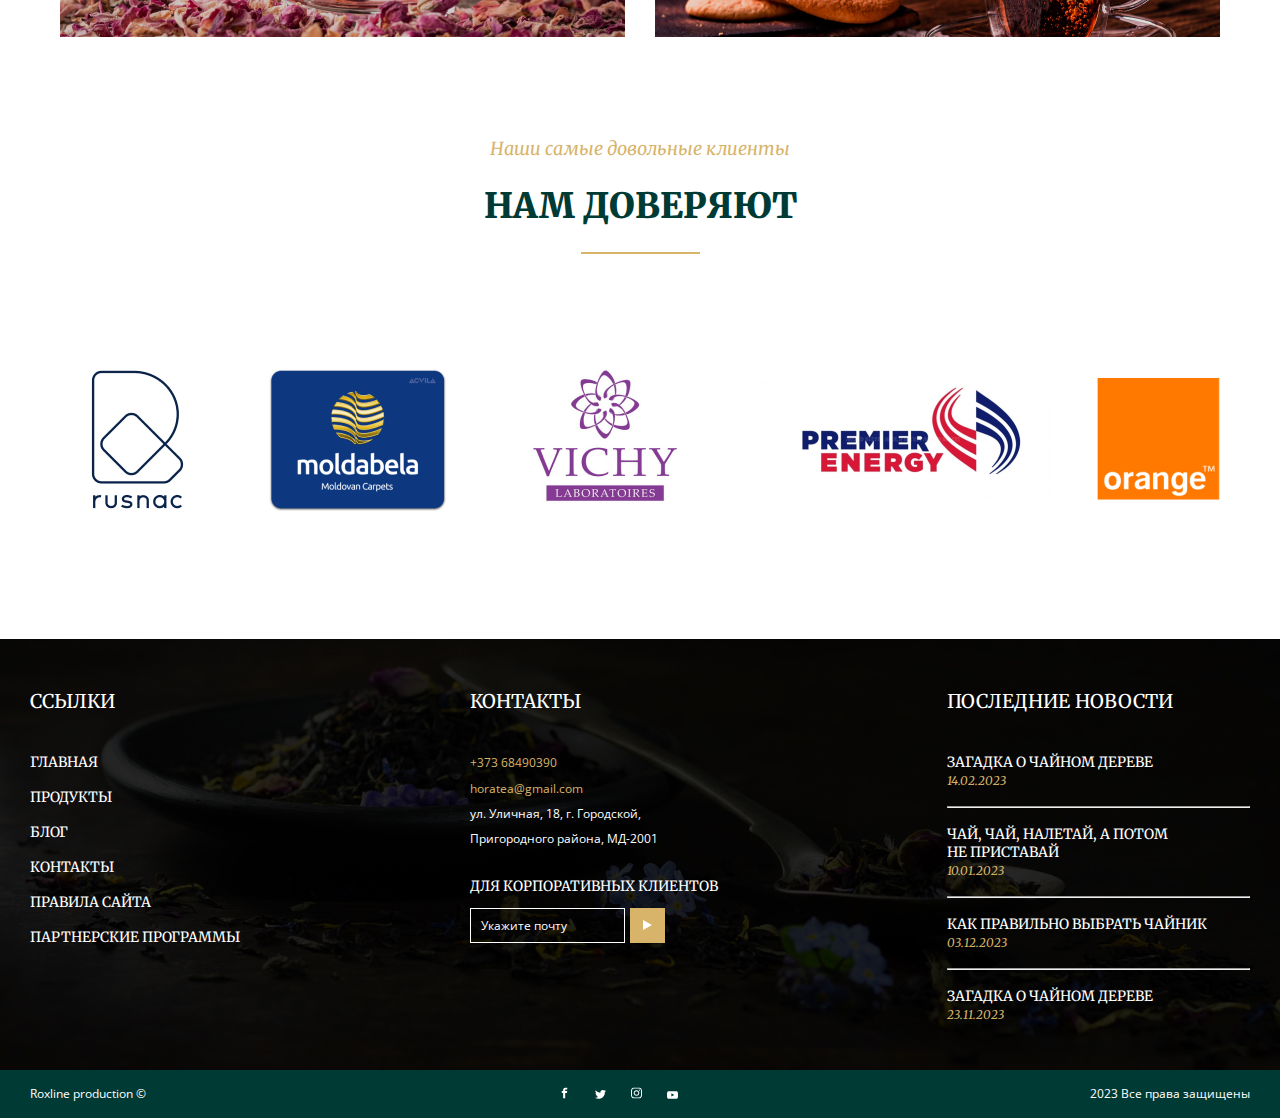
==== commit ea8e2d6a: "Merge bc3236908ea4daa766298bc4f7c9c8c747e2e719 into 863295d30928679cf40ecab05385d30f54e48ada" ====
--- a/index.html
+++ b/index.html
@@ -4,6 +4,7 @@
     <meta charset="UTF-8" />
     <meta name="viewport" content="width=device-width, initial-scale=1.0" />
     <title>Hora-tea</title>
+    <link rel="icon" href="./Style/imges/Favicon.svg">
     <link rel="preconnect" href="https://fonts.googleapis.com" />
     <link rel="preconnect" href="https://fonts.gstatic.com" crossorigin />
     <link
@@ -11,6 +12,8 @@
       rel="stylesheet"
     />
     <link rel="stylesheet" href="./Style/style.css" />
+    <script src="./Script/script.js" defer></script>
+    
   </head>
   <body>
     <div class="wrapper">
@@ -67,16 +70,22 @@
               <nav class="menu">
                 <ul class="menu__list">
                   <li class="menu__list-item">
-                    <a href="#" class="menu__list-link">ГЛАВНАЯ</a>
-                  </li>
-                  <li class="menu__list-item">
+                    <a href="./index.html" class="menu__list-link">ГЛАВНАЯ</a>
+                  </li>
+                  <li id="sub_menuitem" class="menu__list-item">
                     <a href="#" class="menu__list-link">КОЛЛЕКЦИИ</a>
-                  </li>
-                  <li class="menu__list-item">
-                    <a href="#" class="menu__list-link">ТРАВЫ</a>
-                  </li>
-                  <li class="menu__list-item">
-                    <a href="#" class="menu__list-link">ПОСУДА</a>
+                    <ul  class="sub__menu">
+                      <li><div class="sub_line"></div></li>
+                    <li><a href="">Авторские</a></li>
+                    <li><a href="">Чай со всего мира</a></li>
+                    <li><a href="">Подарочные наборы</a></li>
+                  </ul>
+                  </li>
+                  <li class="menu__list-item">
+                    <a href="./herbalvalley.html" class="menu__list-link">ТРАВЫ</a>
+                  </li>
+                  <li class="menu__list-item">
+                    <a href="./tableware.html" class="menu__list-link">ПОСУДА</a>
                   </li>
                   <li class="menu__list-item">
                     <a href="#" class="menu__list-link">БЛОГ</a>
@@ -122,10 +131,10 @@
         <section class="main__top">
           <div class="container__inner _container">
             <h1 class="top-title">Заваривай <br />с душой</h1>
-            <p>
+            <p class="main__franch">
               Съешь же ещё этих мягких <br />французских булок, да выпей чаю
             </p>
-            <button class="main__button">ПОДРОБНЕЕ</button>
+            <a href="#" class="main__button">ПОДРОБНЕЕ</a>
             <ul class="slider__circle">
               <li class="slider__circle-itembig"></li>
               <li class="slider__circle-item"></li>
@@ -141,12 +150,12 @@
                 Коллекция<br />
                 родом из азии
               </h2>
-              <button class="main__content-bt">ПОДРОБНЕЕ →</button>
+              <a href="#" class="main__content-bt">ПОДРОБНЕЕ →</a>
               <!-- <img src="./Style/imges/maintea1.jpg" alt="" /> -->
             </div>
             <div id="rightBlock" class="main__content-item">
               <h2>Секреты домашних <br />чаеведов</h2>
-              <button class="main__content-bt">ПОДРОБНЕЕ →</button>
+              <a href="#" class="main__content-bt">ПОДРОБНЕЕ →</a>
               <!-- <img src="./Style/imges/maintea2.jpg" alt="" /> -->
             </div>
           </div>
@@ -392,12 +401,12 @@
                 Розовый чай <br>
                под розовое  <br> настроение
               </h2>
-              <button class="main__content-bt">ПОДРОБНЕЕ →</button>
+              <a href="#" class="main__content-bt">ПОДРОБНЕЕ →</a>
               <!-- <img src="./Style/imges/maintea1.jpg" alt="" /> -->
             </div>
             <div id="rightBlock2" class="main__content-item">
               <h2>традиции чайных <br> церемоний</h2>
-              <button class="main__content-bt">ПОДРОБНЕЕ →</button>
+              <a href="#" class="main__content-bt">ПОДРОБНЕЕ →</a>
               <!-- <img src="./Style/imges/maintea2.jpg" alt="" /> -->
             </div>
           </div>
--- a/Style/style.css
+++ b/Style/style.css
@@ -177,8 +177,51 @@
   padding-left: 5px;
 }
 
+/*  Выпадающее меню */
+.menu {
+  position: relative;
+}
+
+.sub_line {
+  width: 212px;
+  height: 2px;
+  background-color: #d7b46a;
+  position: relative;
+  right: 15px;
+}
+
+.sub__menu {
+  position: absolute;
+  top: 200%;
+  overflow: hidden;
+  height: 0;
+  opacity: 0;
+  transition: all 0.5s ease-in;
+  background-color: white;
+  display: flex;
+  flex-direction: column;
+  width: 212px;
+  height: 36px;
+  padding: 0px 15px;
+  padding-bottom: 9px;
+  /* padding-top: 0px; */
+  align-items: center;
+  gap: 10px;
+  flex-shrink: 0;
+  font-family: Merriweather;
+  font-size: 14px;
+  font-style: normal;
+  font-weight: 700;
+  line-height: normal;
+  text-transform: uppercase;
+  color: #d7b46a;
+  align-items: flex-start;
+  z-index: 15;
+  margin-top: 12px;
+}
+
 .container__inner {
-  /* height: 700px; */
+  height: 700px;
   width: 100%;
   background-repeat: no-repeat;
   background-size: cover;
@@ -205,6 +248,35 @@
   }
 }
 
+@media (max-width: 640px) {
+  .container__inner h1 {
+    font-size: 4.5rem;
+  }
+}
+
+@media (max-width: 538px) {
+  .container__inner h1 {
+    font-size: 3.5rem;
+  }
+}
+
+@media (max-width: 538px) {
+  .container__inner h1 {
+    font-size: 3rem;
+  }
+}
+
+@media (max-width: 484px) {
+  .container__inner {
+    display: flex;
+    flex-direction: column;
+  }
+  .container__inner h1 {
+    font-size: 3rem;
+    text-align: center;
+  }
+}
+
 .top__title-p {
   font-family: Merriweather;
   font-size: 24px;
@@ -226,10 +298,20 @@
   padding-top: 15px;
 }
 
+@media (max-width: 484px) {
+  .container__inner p {
+    font-size: 18px;
+    text-align: center;
+  }
+}
+
 .main__button {
+  background-color: #d7b46a;
+  display: flex;
+  justify-content: center;
+  align-items: center;
   width: 155px;
   height: 56px;
-  background-color: #d7b46a;
   border: none;
   margin-top: 40px;
   font-family: Open Sans;
@@ -240,6 +322,21 @@
   letter-spacing: 2.4px;
   text-transform: uppercase;
   color: white;
+  /* cursor: pointer; */
+}
+
+/* @media (max-width: 484px) {
+  .container__inner._container {
+    align-items: center;
+    margin: 0 auto;
+  }
+} */
+
+@media (max-width: 484px) {
+  .container__inner a {
+    margin-left: auto;
+    margin-right: auto;
+  }
 }
 
 .slider__circle {
@@ -896,6 +993,8 @@
 }
 .bg-footer {
   background-image: url("./imges/footerbg.jpg");
+  background-repeat: no-repeat;
+  background-size: cover;
 }
 .social__icons-footer {
   display: flex;
